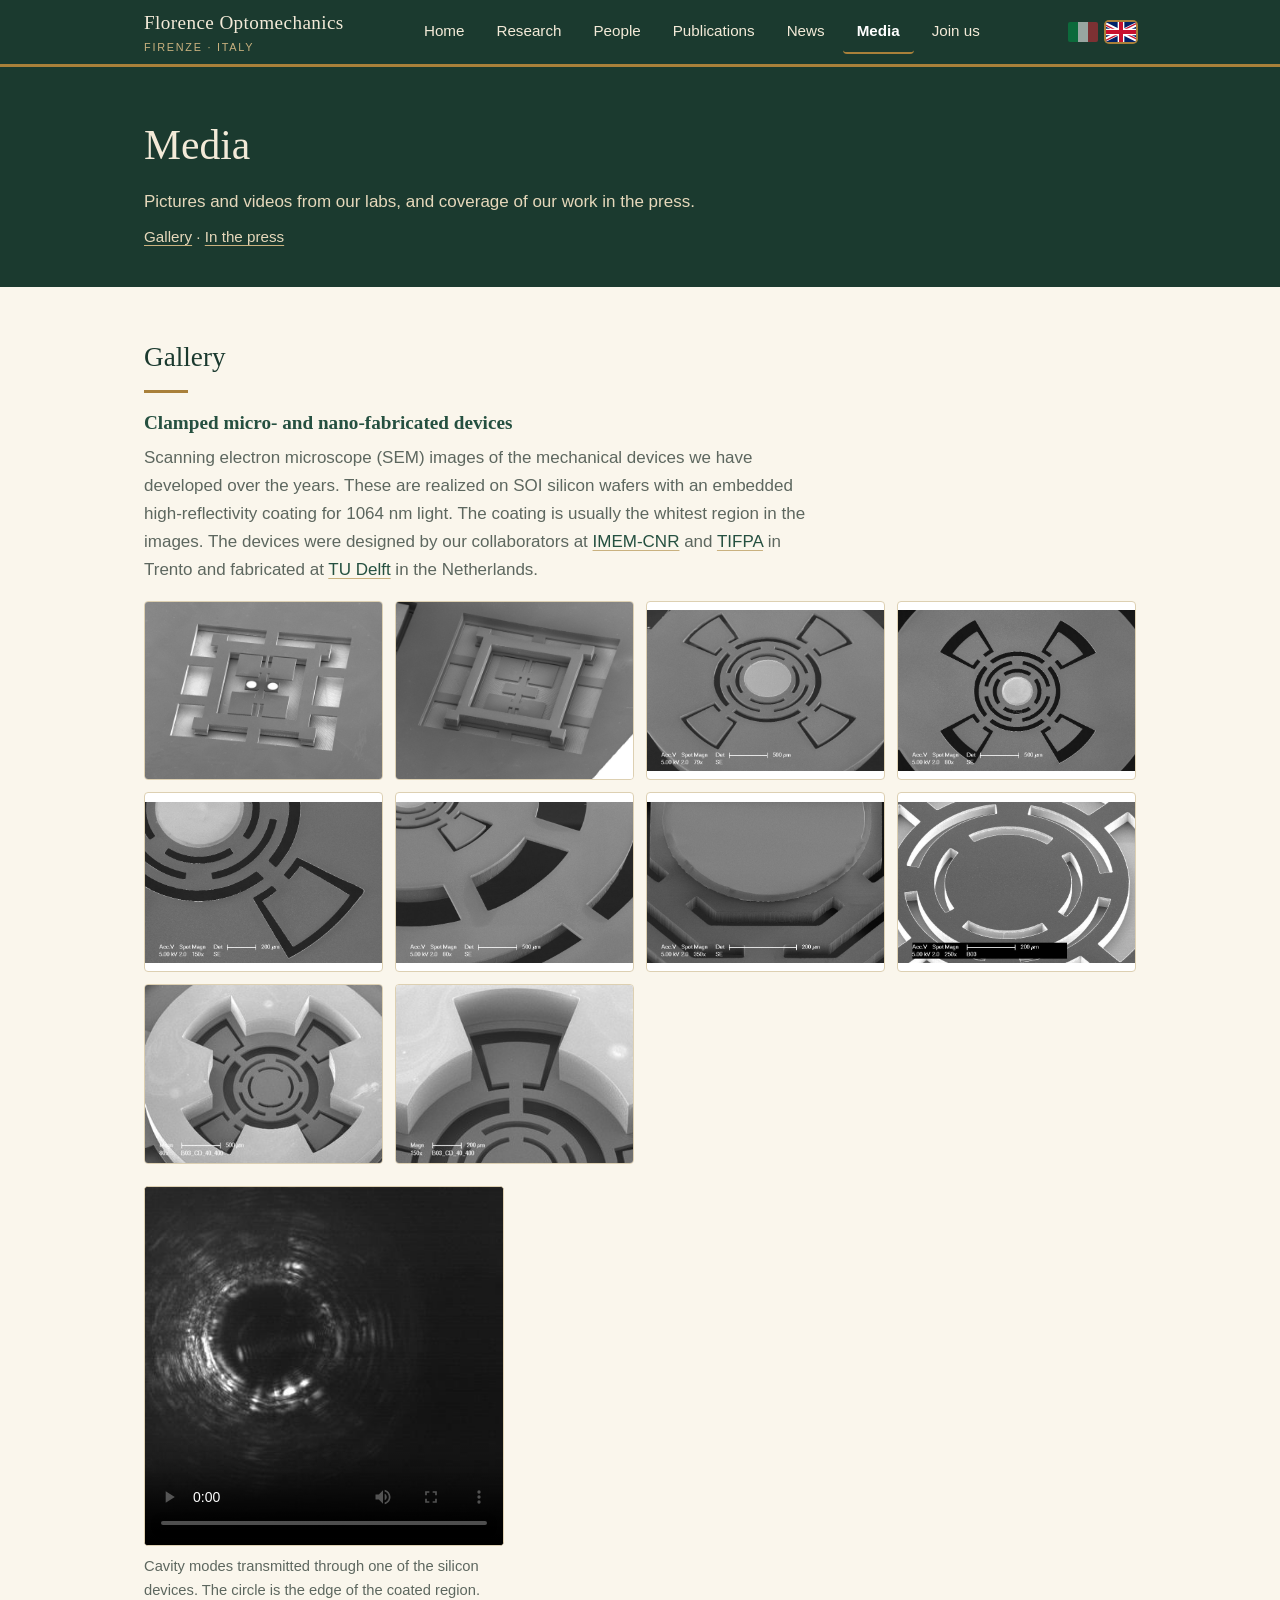
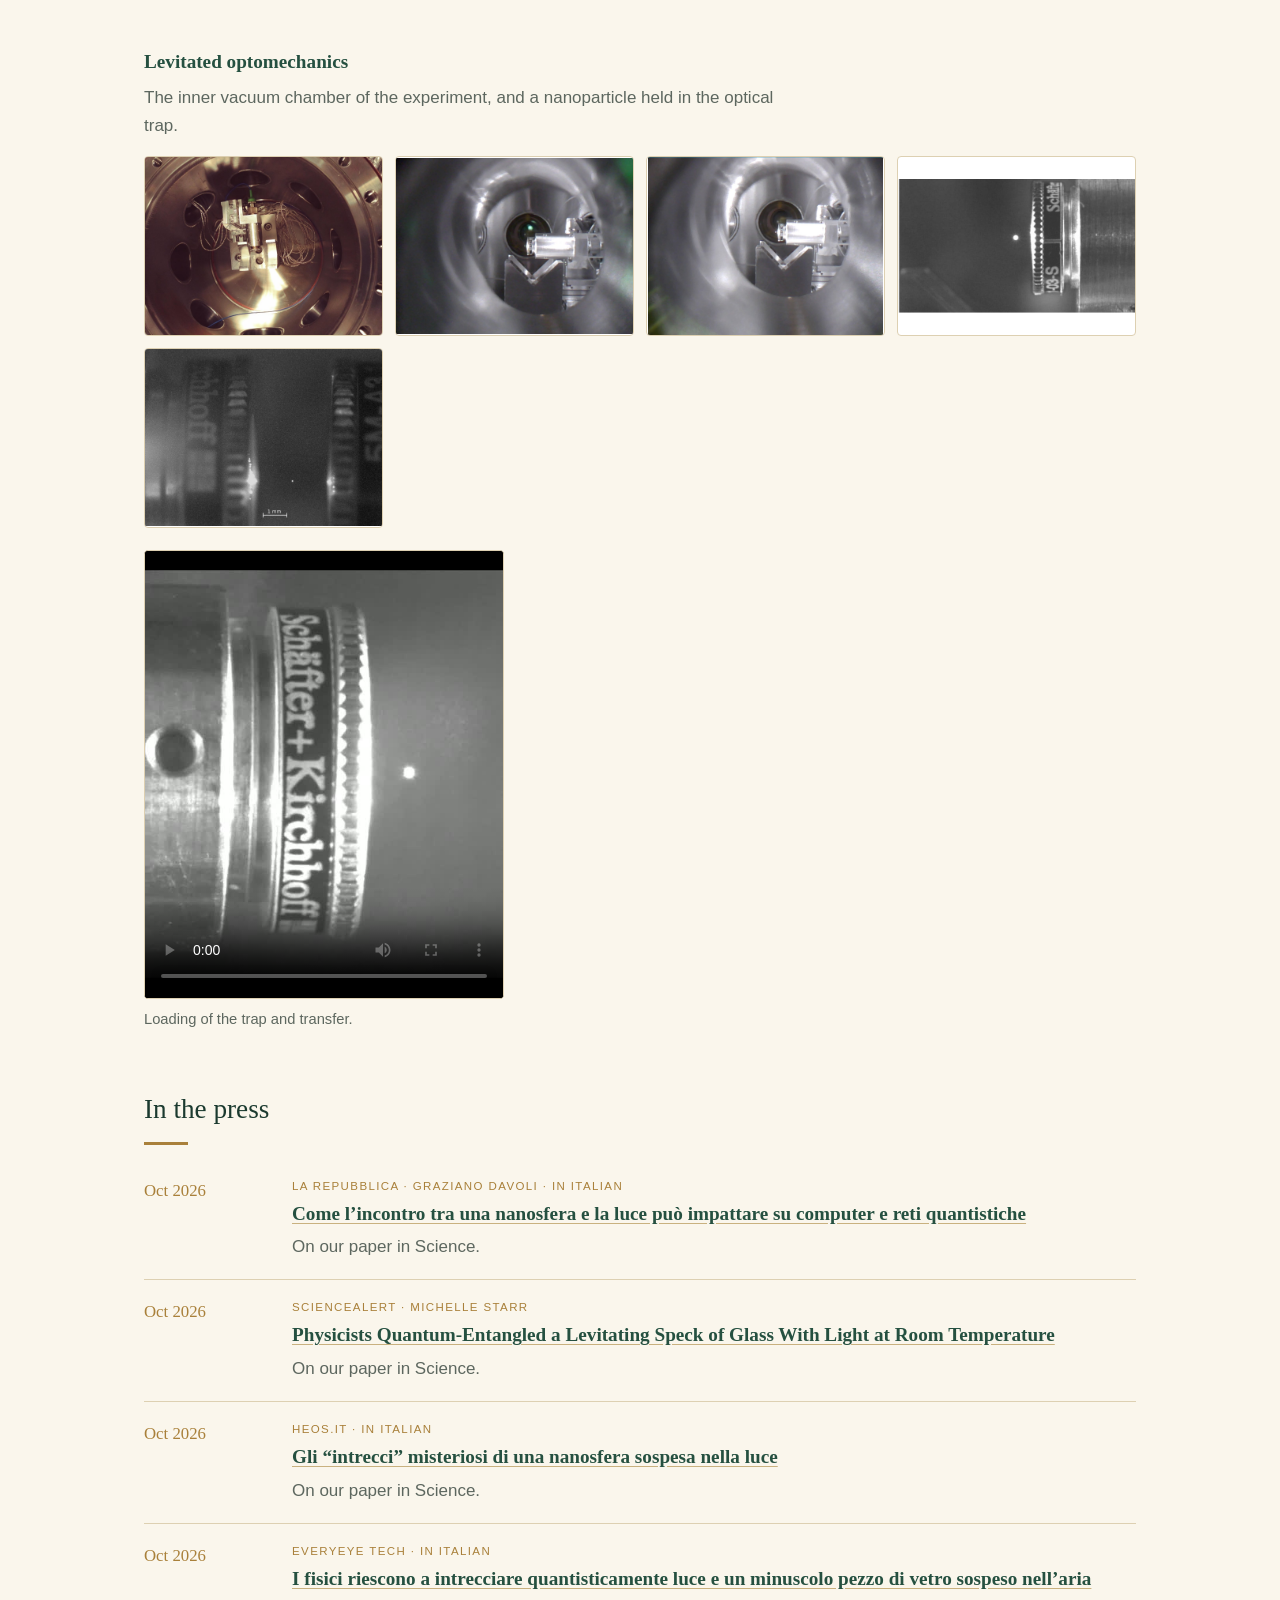
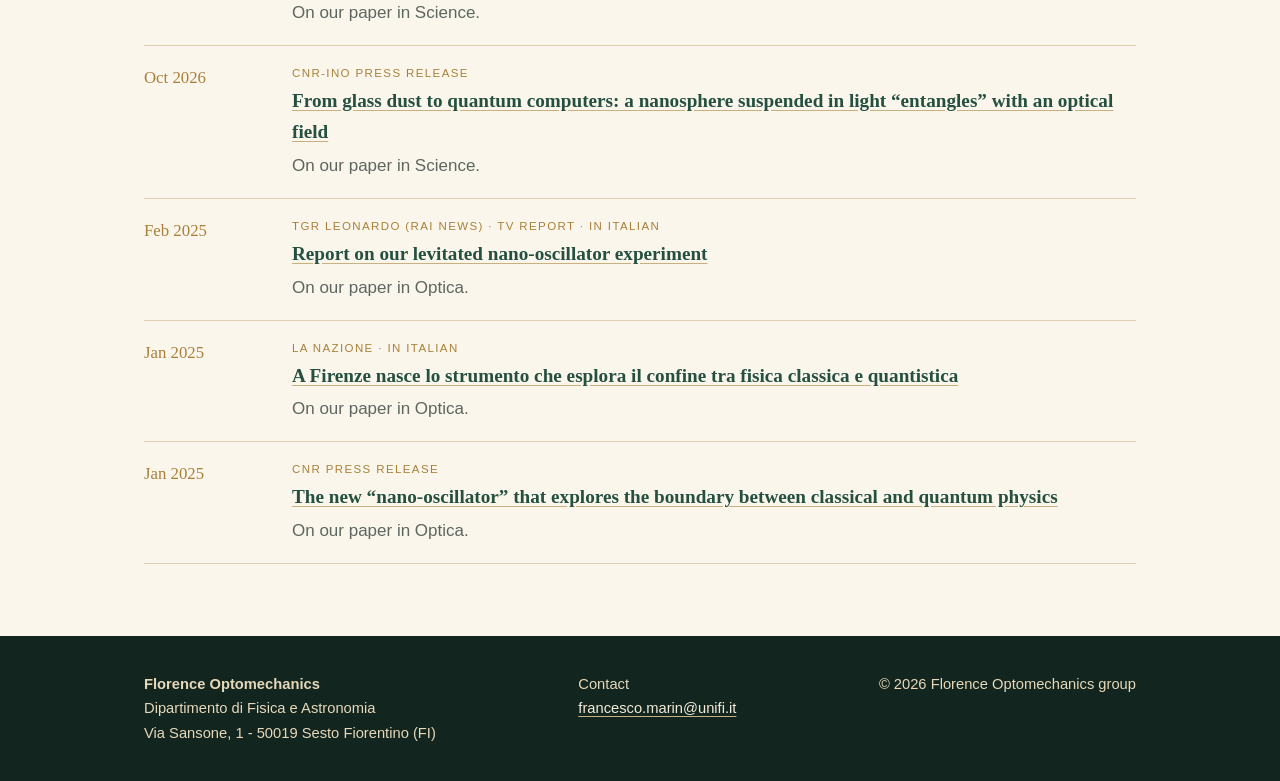
==== media.html @ cf9a8709 "Initial commit" ====
<!doctype html>
<html lang="en">
<head>
<meta charset="utf-8">
<meta name="viewport" content="width=device-width, initial-scale=1">
<title>Media · Florence Optomechanics</title>
<link rel="alternate" hreflang="it" href="it/media.html">
<link rel="stylesheet" href="css/style.css">
</head>
<body>
<header class="site-header">
  <div class="wrap">
    <a class="brand" href="index.html">Florence Optomechanics<small>Firenze · Italy</small></a>
    <button class="menu-btn" aria-expanded="false" aria-controls="site-nav">Menu</button>
    <nav id="site-nav" aria-label="Main">
      <ul>
        <li><a href="index.html">Home</a></li>
        <li><a href="research.html">Research</a></li>
        <li><a href="people.html">People</a></li>
        <li><a href="publications.html">Publications</a></li>
        <li><a href="news.html">News</a></li>
        <li><a href="media.html" aria-current="page">Media</a></li>
        <li><a href="join.html">Join us</a></li>
      </ul>
    </nav>
    <div class="lang" role="group" aria-label="Language">
      <a href="it/media.html" hreflang="it" lang="it" title="Italiano" aria-label="Italiano"><img src="images/flag-it.svg" alt="" width="30" height="20"></a>
      <a href="media.html" hreflang="en" lang="en" title="English" aria-label="English" aria-current="true"><img src="images/flag-gb.svg" alt="" width="30" height="20"></a>
    </div>
  </div>
</header>

<div class="page-title"><div class="wrap">
  <h1>Media</h1>
  <p>Pictures and videos from our labs, and coverage of our work in the press.</p>
  <p class="jump"><a href="#gallery">Gallery</a> · <a href="#press">In the press</a></p>
</div></div>

<main>
  <div class="wrap">
    <section id="gallery">
      <h2>Gallery</h2>

      <div class="gallery-group">
        <h3>Clamped micro- and nano-fabricated devices</h3>
        <p class="group-caption">Scanning electron microscope (SEM) images of the mechanical devices we have developed over the years. These are realized on SOI silicon wafers with an embedded high-reflectivity coating for 1064 nm light. The coating is usually the whitest region in the images. The devices were designed by our collaborators at <a href="https://www.imem.cnr.it/en">IMEM-CNR</a> and <a href="https://www.tifpa.infn.it/">TIFPA</a> in Trento and fabricated at <a href="https://www.tudelft.nl/en/">TU Delft</a> in the Netherlands.</p>
        <div class="photo-grid">
          <a href="images/gallery/clamped_02.jpg"><img src="images/gallery/clamped_02.jpg" alt="SEM image of a square silicon frame structure with a suspended central part carrying two small white coated spots, seen from the front" width="1200" height="900" loading="lazy"></a>
          <a href="images/gallery/clamped_03.jpg"><img src="images/gallery/clamped_03.jpg" alt="SEM image of the same square frame structure seen from the back" width="1200" height="900" loading="lazy"></a>
          <a href="images/gallery/clamped_04.jpg"><img src="images/gallery/clamped_04.jpg" alt="SEM image of a circular oscillator with a white elliptical coated centre surrounded by concentric slotted rings and four fan-shaped openings" width="712" height="484" loading="lazy"></a>
          <a href="images/gallery/clamped_05.jpg"><img src="images/gallery/clamped_05.jpg" alt="SEM image of a similar circular oscillator with concentric slotted rings and four fan-shaped openings" width="712" height="484" loading="lazy"></a>
          <a href="images/gallery/clamped_06.jpg"><img src="images/gallery/clamped_06.jpg" alt="Close-up SEM image of a fan-shaped opening and slotted rings next to the coated central disc" width="712" height="484" loading="lazy"></a>
          <a href="images/gallery/clamped_07.jpg"><img src="images/gallery/clamped_07.jpg" alt="Close-up SEM image of a slot and the raised edge of the supporting ring" width="712" height="484" loading="lazy"></a>
          <a href="images/gallery/clamped_08.jpg"><img src="images/gallery/clamped_08.jpg" alt="Close-up SEM image of the coated central disc and the surrounding supporting structure" width="712" height="484" loading="lazy"></a>
          <a href="images/gallery/clamped_09.jpg"><img src="images/gallery/clamped_09.jpg" alt="SEM image of the slotted rings surrounding the central disc of an oscillator" width="712" height="484" loading="lazy"></a>
          <a href="images/gallery/clamped_10.jpg"><img src="images/gallery/clamped_10.jpg" alt="SEM image of an oscillator mounted inside a thick circular frame, with concentric slotted rings" width="320" height="240" loading="lazy"></a>
          <a href="images/gallery/clamped_11.jpg"><img src="images/gallery/clamped_11.jpg" alt="Close-up SEM image of a fan-shaped opening and slotted rings inside a thick circular frame" width="320" height="240" loading="lazy"></a>
        </div>
        <figure class="video">
          <video controls preload="metadata" poster="images/gallery/cavity_modes_poster.jpg" width="400" height="400">
            <source src="videos/cavity_modes.mp4" type="video/mp4">
            Your browser cannot play this video.
          </video>
          <figcaption>Cavity modes transmitted through one of the silicon devices. The circle is the edge of the coated region.</figcaption>
        </figure>
      </div>

      <div class="gallery-group">
        <h3>Levitated optomechanics</h3>
        <p class="group-caption">The inner vacuum chamber of the experiment, and a nanoparticle held in the optical trap.</p>
        <div class="photo-grid">
          <a href="images/gallery/levitated_01.jpg"><img src="images/gallery/levitated_01.jpg" alt="View from above into the vacuum chamber, showing the trap assembly mounted on a block with thin wires" width="1200" height="900" loading="lazy"></a>
          <a href="images/gallery/levitated_02.jpg"><img src="images/gallery/levitated_02.jpg" alt="View through a tube into the vacuum chamber, showing a lens and its mount" width="1200" height="892" loading="lazy"></a>
          <a href="images/gallery/levitated_03.jpg"><img src="images/gallery/levitated_03.jpg" alt="Second view through the tube into the vacuum chamber, with the lens and mount in a different position" width="1200" height="905" loading="lazy"></a>
          <a href="images/gallery/levitated_04.jpg"><img src="images/gallery/levitated_04.jpg" alt="A trapped nanoparticle, a bright dot, next to the knurled ring of a lens holder" width="1200" height="675" loading="lazy"></a>
          <a href="images/gallery/levitated_06.jpg"><img src="images/gallery/levitated_06.jpg" alt="A trapped nanoparticle, a small bright dot, between two lens holders; scale bar 1 mm" width="1200" height="895" loading="lazy"></a>
        </div>
        <figure class="video">
          <video controls preload="metadata" poster="images/gallery/trap_loading_poster.jpg" width="612" height="764">
            <source src="videos/trap_loading.mp4" type="video/mp4">
            Your browser cannot play this video.
          </video>
          <figcaption>Loading of the trap and transfer.</figcaption>
        </figure>
      </div>
    </section>

    <section id="press">
      <h2>In the press</h2>
      <div class="press-list">
        <div class="news-item">
          <time datetime="2026-10-06">Oct 2026</time>
          <div>
            <p class="outlet">la Repubblica · Graziano Davoli · in Italian</p>
            <h3><a href="https://www.repubblica.it/dossier/economia/innova-italia/2026/10/06/news/come_l_incontro_tra_una_nanosfera_e_la_luce_puo_impattare_su_computer_e_reti_quantistiche-425629108/">Come l’incontro tra una nanosfera e la luce può impattare su computer e reti quantistiche</a></h3>
            <p>On our paper in Science.</p>
          </div>
        </div>
        <div class="news-item">
          <time datetime="2026-10-02">Oct 2026</time>
          <div>
            <p class="outlet">ScienceAlert · Michelle Starr</p>
            <h3><a href="https://www.sciencealert.com/physicists-quantum-entangled-a-levitating-speck-of-glass-with-light-at-room-temperature">Physicists Quantum-Entangled a Levitating Speck of Glass With Light at Room Temperature</a></h3>
            <p>On our paper in Science.</p>
          </div>
        </div>
        <div class="news-item">
          <time datetime="2026-10-01">Oct 2026</time>
          <div>
            <p class="outlet">heos.it · in Italian</p>
            <h3><a href="https://heos.it/2026/10/gli-intrecci-misteriosi-di-una-nanosfera-sospesa-nella-luce/">Gli “intrecci” misteriosi di una nanosfera sospesa nella luce</a></h3>
            <p>On our paper in Science.</p>
          </div>
        </div>
        <div class="news-item">
          <time datetime="2026-10-01">Oct 2026</time>
          <div>
            <p class="outlet">Everyeye Tech · in Italian</p>
            <h3><a href="https://tech.everyeye.it/notizie/fisici-riescono-intrecciare-quantisticamente-luce-minuscolo-pezzo-vetro-sospeso-aria-903883.html">I fisici riescono a intrecciare quantisticamente luce e un minuscolo pezzo di vetro sospeso nell’aria</a></h3>
            <p>On our paper in Science.</p>
          </div>
        </div>
        <div class="news-item">
          <time datetime="2026-10-01">Oct 2026</time>
          <div>
            <p class="outlet">CNR-INO press release</p>
            <h3><a href="https://www.ino.cnr.it/?p=27288">From glass dust to quantum computers: a nanosphere suspended in light “entangles” with an optical field</a></h3>
            <p>On our paper in Science.</p>
          </div>
        </div>
        <div class="news-item">
          <time datetime="2025-02-06">Feb 2025</time>
          <div>
            <p class="outlet">TGR Leonardo (Rai News) · TV report · in Italian</p>
            <h3><a href="https://www.rainews.it/tgr/piemonte/video/2025/02/fisica-quantistica-7cc5fb95-adb0-4eaa-9f31-540c778f2924.html">Report on our levitated nano-oscillator experiment</a></h3>
            <p>On our paper in Optica.</p>
          </div>
        </div>
        <div class="news-item">
          <time datetime="2025-01-29">Jan 2025</time>
          <div>
            <p class="outlet">La Nazione · in Italian</p>
            <h3><a href="https://www.lanazione.it/firenze/cronaca/a-firenze-nasce-lo-strumento-che-esplora-il-confine-tra-fisica-classica-e-quantistica-b22kx14e">A Firenze nasce lo strumento che esplora il confine tra fisica classica e quantistica</a></h3>
            <p>On our paper in Optica.</p>
          </div>
        </div>
        <div class="news-item">
          <time datetime="2025-01-29">Jan 2025</time>
          <div>
            <p class="outlet">CNR press release</p>
            <h3><a href="https://www.cnr.it/en/press-release/13257">The new “nano-oscillator” that explores the boundary between classical and quantum physics</a></h3>
            <p>On our paper in Optica.</p>
          </div>
        </div>
      </div>
    </section>
  </div>
</main>

<footer>
  <div class="wrap cols">
    <div><strong>Florence Optomechanics</strong><br>Dipartimento di Fisica e Astronomia<br>Via Sansone, 1 - 50019 Sesto Fiorentino (FI)</div>
    <div>Contact<br><a href="mailto:francesco.marin@unifi.it">francesco.marin@unifi.it</a></div>
    <div>© 2026 Florence Optomechanics group</div>
  </div>
</footer>
<script src="js/main.js"></script>
</body>
</html>
---- css/style.css ----
/* Florence Optomechanics — deep green + warm sand. No images: typography only. */
:root {
  --green-900: #12261f;
  --green-800: #1b3a2f;
  --green-700: #255040;
  --green-500: #3f7a63;
  --sand-50:  #faf6ec;
  --sand-100: #f3ead8;
  --sand-200: #e6d8bb;
  --sand-400: #c9b17f;
  --gold:     #a9803a;
  --ink:      #1c241f;
  --muted:    #5d675f;
  --line:     #ddd0b2;
  --maxw: 1040px;
  --serif: "Iowan Old Style", "Palatino Linotype", Palatino, Georgia, "Times New Roman", serif;
  --sans: -apple-system, BlinkMacSystemFont, "Segoe UI", Roboto, "Helvetica Neue", Arial, sans-serif;
}

* { box-sizing: border-box; }
html { scroll-behavior: smooth; }
body {
  margin: 0;
  font-family: var(--sans);
  font-size: 17px;
  line-height: 1.65;
  color: var(--ink);
  background: var(--sand-50);
}
a { color: var(--green-700); text-decoration-color: var(--sand-400); text-underline-offset: 3px; }
a:hover { color: var(--green-500); }
.wrap { max-width: var(--maxw); margin: 0 auto; padding: 0 24px; }

/* Header / tabs */
.site-header {
  background: var(--green-800);
  color: var(--sand-100);
  position: sticky; top: 0; z-index: 20;
  border-bottom: 3px solid var(--gold);
}
.site-header .wrap { display: flex; align-items: center; justify-content: space-between; min-height: 64px; gap: 16px; }
.brand { font-family: var(--serif); font-size: 1.2rem; letter-spacing: .02em; color: var(--sand-100); text-decoration: none; white-space: nowrap; }
.brand small { display: block; font-family: var(--sans); font-size: .68rem; letter-spacing: .16em; text-transform: uppercase; color: var(--sand-400); }
nav ul { list-style: none; display: flex; gap: 4px; margin: 0; padding: 0; }
nav a {
  display: block; padding: 8px 14px; color: var(--sand-100); text-decoration: none;
  font-size: .95rem; border-radius: 4px; border-bottom: 2px solid transparent;
}
nav a:hover { background: var(--green-700); color: #fff; }
nav a[aria-current="page"] { border-bottom-color: var(--gold); color: #fff; font-weight: 600; }
.lang { display: flex; gap: 8px; align-items: center; margin-left: 8px; }
.lang a { display: block; line-height: 0; border-radius: 3px; opacity: .55; }
.lang a:hover, .lang a:focus-visible { opacity: 1; }
.lang a[aria-current] { opacity: 1; box-shadow: 0 0 0 2px var(--gold); }
.lang img { display: block; border-radius: 2px; }
.menu-btn { display: none; background: none; border: 1px solid var(--sand-400); color: var(--sand-100); padding: 6px 12px; border-radius: 4px; font: inherit; cursor: pointer; }

/* Hero (pure typography) */
.hero {
  background:
    linear-gradient(90deg, rgba(18,38,31,.92) 0%, rgba(18,38,31,.78) 45%, rgba(18,38,31,.45) 100%),
    var(--green-800) url("../images/hero.jpg") center / cover no-repeat;
  color: var(--sand-100); padding: 110px 0 100px;
}
.hero .eyebrow { text-transform: uppercase; letter-spacing: .2em; font-size: .78rem; color: var(--sand-400); margin: 0 0 18px; }
.hero h1 { font-family: var(--serif); font-weight: 500; font-size: clamp(2rem, 5vw, 3.4rem); line-height: 1.12; margin: 0 0 22px; max-width: 18ch; }
.hero p.lead { font-size: 1.2rem; max-width: 60ch; color: var(--sand-200); margin: 0 0 28px; }
.btn { display: inline-block; padding: 11px 22px; border-radius: 4px; background: var(--gold); color: #fff; text-decoration: none; font-weight: 600; font-size: .95rem; }
.btn:hover { background: #bf9347; color: #fff; }
.btn.ghost { background: transparent; border: 1px solid var(--sand-400); color: var(--sand-100); margin-left: 10px; }
.btn.ghost:hover { background: var(--green-700); }

/* Figures: keep image files in images/ and reference them with <img src="images/...">. */
figure.figure { margin: 28px 0; }
figure.figure img { display: block; max-width: 100%; height: auto; border: 1px solid var(--line); border-radius: 4px; }
figure.figure figcaption { font-size: .9rem; color: var(--muted); margin-top: 8px; }

/* Page title band for inner pages */
.page-title { background: var(--green-800); color: var(--sand-100); padding: 44px 0 38px; }
.page-title h1 { font-family: var(--serif); font-weight: 500; margin: 0; font-size: clamp(1.8rem, 4vw, 2.6rem); }
.page-title p { margin: 8px 0 0; color: var(--sand-200); max-width: 62ch; }

/* Content */
main { padding: 48px 0 72px; }
section + section { margin-top: 56px; }
h2 { font-family: var(--serif); font-weight: 500; font-size: 1.7rem; color: var(--green-800); margin: 0 0 14px; }
h2::after { content: ""; display: block; width: 44px; height: 3px; background: var(--gold); margin-top: 10px; }
h3 { font-family: var(--serif); font-weight: 600; font-size: 1.2rem; color: var(--green-700); margin: 26px 0 6px; }
.hero .todo { color: var(--ink); }
.todo { background: #fff3cf; border-left: 4px solid var(--gold); padding: 2px 8px; border-radius: 2px; font-size: .92em; }

.grid { display: grid; gap: 22px; grid-template-columns: repeat(auto-fill, minmax(280px, 1fr)); }
.card { background: #fff; border: 1px solid var(--line); border-top: 4px solid var(--green-700); border-radius: 4px; padding: 22px 22px 20px; }
.card h3 { margin-top: 0; }
.card p { margin: 0; color: var(--muted); font-size: .98rem; }
.orcid { display: inline-block; vertical-align: middle; margin-left: 6px; line-height: 0; }
.orcid img { display: block; }
.headshot { display: block; width: calc(100% + 44px); max-width: none; height: auto; aspect-ratio: 4 / 5; object-fit: cover; object-position: top; margin: -22px -22px 18px; border-bottom: 1px solid var(--line); }
.card .role { font-size: .85rem; color: var(--gold); text-transform: uppercase; letter-spacing: .1em; margin: 0 0 4px; }
.card p.affil { color: var(--ink); font-size: .98rem; }
.card p.honorary { margin-top: 6px; font-size: .9rem; color: var(--ink); }
.card p.honorary .label { display: block; font-size: .72rem; letter-spacing: .12em; text-transform: uppercase; color: var(--gold); margin-bottom: 1px; }
.card p.assoc { margin-top: 6px; font-size: .9rem; }
.card p.assoc .label { display: block; font-size: .72rem; letter-spacing: .12em; text-transform: uppercase; color: var(--gold); margin-bottom: 1px; }
.card .topic { margin-top: 8px; }
.card p.more { margin-top: 10px; font-size: .92rem; }

.band { background: var(--sand-100); border-top: 1px solid var(--line); border-bottom: 1px solid var(--line); padding: 44px 0; margin-top: 56px; }

/* Previous members (compact list) */
.prev-list { list-style: none; margin: 0; padding: 0; }
.prev-list li { padding: 12px 0; border-bottom: 1px solid var(--line); display: flex; flex-wrap: wrap; align-items: center; gap: 4px 18px; }
.prev-name { font-family: var(--serif); font-weight: 600; font-size: 1.1rem; color: var(--green-800); }
.prev-role { color: var(--muted); font-size: .95rem; }
.prev-now { color: var(--green-700); font-size: .95rem; flex-basis: 100%; }

/* Research accordion-style blocks */
.topic-block { border-left: 4px solid var(--green-700); padding: 4px 0 4px 22px; margin: 0 0 34px; }
.topic-block h3 { margin-top: 0; font-size: 1.35rem; }
.topic-head.has-thumb { display: flex; gap: 22px; align-items: flex-start; }
.topic-head.has-thumb > div { flex: 1; min-width: 0; }
.topic-thumb { display: block; flex: none; width: 170px; height: auto; border: 1px solid var(--line); border-radius: 4px; background: #fff; margin-top: 4px; }
.project { margin: 24px 0 0; padding-top: 18px; border-top: 1px dashed var(--line); }
.project h4 { font-family: var(--serif); font-weight: 600; font-size: 1.15rem; color: var(--green-800); margin: 0 0 2px; display: flex; flex-wrap: wrap; align-items: baseline; gap: 2px 12px; }
.project p { margin: 0 0 8px; }
.project .subtitle { font-style: italic; color: var(--muted); }
.status { font-family: var(--sans); font-size: .72rem; letter-spacing: .12em; text-transform: uppercase; font-weight: 600; color: var(--gold); }
.status.ended { color: var(--muted); }
.collab { margin-top: 10px; font-size: .92rem; color: var(--muted); }
.collab .label { display: block; font-size: .72rem; letter-spacing: .12em; text-transform: uppercase; color: var(--gold); margin-bottom: 2px; }
.collab p { margin: 0 0 6px; }
.tags { display: flex; flex-wrap: wrap; gap: 8px; margin-top: 10px; }
.tag { font-size: .78rem; letter-spacing: .04em; background: var(--sand-100); border: 1px solid var(--sand-200); color: var(--green-800); padding: 2px 10px; border-radius: 999px; }

/* Publications */
.filters { display: flex; flex-wrap: wrap; gap: 10px; align-items: center; margin-bottom: 26px; }
.filters input[type="search"] { flex: 1 1 240px; padding: 10px 12px; border: 1px solid var(--sand-400); border-radius: 4px; font: inherit; background: #fff; }
.filters select { padding: 10px 12px; border: 1px solid var(--sand-400); border-radius: 4px; font: inherit; background: #fff; color: var(--green-800); cursor: pointer; }
.filters button { padding: 8px 14px; border: 1px solid var(--sand-400); background: #fff; border-radius: 999px; font: inherit; font-size: .88rem; cursor: pointer; color: var(--green-800); }
.filters button[aria-pressed="true"] { background: var(--green-800); color: var(--sand-100); border-color: var(--green-800); }
.year { font-family: var(--serif); font-size: 1.5rem; color: var(--green-800); margin: 34px 0 8px; padding-bottom: 4px; border-bottom: 1px solid var(--line); }
.pub { padding: 12px 0; border-bottom: 1px dashed var(--line); }
.pub .t { font-weight: 600; color: var(--ink); }
.pub .a { color: var(--muted); font-size: .95rem; }
.pub .j { font-style: italic; font-size: .95rem; }
.pub .l { font-size: .88rem; }
.pub .l a { margin-right: 12px; }
.count { color: var(--muted); font-size: .9rem; }

/* News */
.news-item { display: grid; grid-template-columns: 130px 1fr; gap: 18px; padding: 18px 0; border-bottom: 1px solid var(--line); }
.news-item time { font-family: var(--serif); color: var(--gold); font-size: 1.05rem; }
.news-item h3 { margin: 0 0 4px; }
.news-item p { margin: 0; color: var(--muted); }
.news-body.has-thumb { display: flex; gap: 20px; align-items: flex-start; }
.news-thumb { display: block; flex: none; width: 140px; height: auto; border: 1px solid var(--line); border-radius: 4px; }

/* Photo row (Join us) */
.photo-row { display: flex; gap: 16px; margin-top: 28px; }
.photo-row img { flex: 1 1 0; min-width: 0; max-width: 300px; aspect-ratio: 4 / 5; object-fit: cover; height: auto; border: 1px solid var(--line); border-radius: 4px; }

/* Media */
.jump { font-size: .95rem; }
.jump a { color: var(--sand-200); }
.gallery-group { margin: 0 0 44px; }
.gallery-group h3 { margin-top: 0; }
.group-caption { color: var(--muted); max-width: 70ch; margin: 0 0 16px; }
.photo-grid { display: grid; grid-template-columns: repeat(auto-fill, minmax(210px, 1fr)); gap: 12px; }
.photo-grid a { display: block; background: #fff; border: 1px solid var(--line); border-radius: 4px; overflow: hidden; }
.photo-grid img { display: block; width: 100%; height: auto; aspect-ratio: 4 / 3; object-fit: contain; }
figure.video { margin: 22px 0 0; max-width: 360px; }
figure.video video { display: block; max-width: 100%; height: auto; border: 1px solid var(--line); border-radius: 4px; background: #000; }
figure.video figcaption { font-size: .92rem; color: var(--muted); margin-top: 8px; max-width: 70ch; }
.outlet { font-size: .72rem; letter-spacing: .12em; text-transform: uppercase; color: var(--gold) !important; margin: 0 0 2px !important; }

/* Footer */
footer { background: var(--green-900); color: var(--sand-200); padding: 36px 0; font-size: .92rem; }
footer a { color: var(--sand-100); }
footer .cols { display: flex; flex-wrap: wrap; gap: 28px; justify-content: space-between; }

/* Responsive */
@media (max-width: 760px) {
  .menu-btn { display: block; order: 3; }
  .lang { order: 2; margin-left: auto; }
  nav { display: none; position: absolute; top: 64px; left: 0; right: 0; background: var(--green-800); border-bottom: 3px solid var(--gold); padding: 8px 16px 14px; }
  nav.open { display: block; }
  nav ul { flex-direction: column; }
  .news-item { grid-template-columns: 1fr; gap: 4px; }
  .btn.ghost { margin: 12px 0 0; }
  .hero { padding: 64px 0;
    background:
      linear-gradient(180deg, rgba(18,38,31,.85) 0%, rgba(18,38,31,.7) 100%),
      var(--green-800) url("../images/hero-mobile.jpg") center / cover no-repeat; }
}

/* Narrow phones: stack the news thumbnail above the text */
@media (max-width: 480px) {
  .site-header .wrap { gap: 10px; }
  .brand { font-size: 1.05rem; letter-spacing: 0; }
  .lang { gap: 6px; }
  .news-body.has-thumb { flex-direction: column; gap: 12px; }
  .news-thumb { width: 160px; }
  .topic-head.has-thumb { flex-direction: column; gap: 12px; }
  .topic-thumb { width: 170px; }
}

/* Very small phones: shrink header items so brand, flags and Menu fit */
@media (max-width: 360px) {
  .site-header .wrap { padding: 0 14px; gap: 8px; }
  .brand { font-size: .95rem; }
  .brand small { letter-spacing: .1em; }
  .lang { gap: 5px; }
  .lang img { width: 24px; height: 16px; }
  .menu-btn { padding: 6px 9px; }
}

/* Institution logos (Home) */
.institutions { background: #fff; border-top: 1px solid var(--line); padding: 32px 0 36px; margin: 0 0 -72px; }
.institutions h2::after { display: none; }
.institutions h2 { font-size: 1rem; letter-spacing: .08em; text-transform: uppercase; color: var(--muted); margin: 0 0 20px; text-align: center; }
.logos { list-style: none; margin: 0; padding: 0; display: flex; flex-wrap: wrap; justify-content: center; align-items: center; gap: 24px 48px; }
.logos img { display: block; height: 56px; width: auto; }
.logos img[alt="CNR-INO"] { height: 44px; }
.logos a { display: block; opacity: .9; }
.logos a:hover { opacity: 1; }
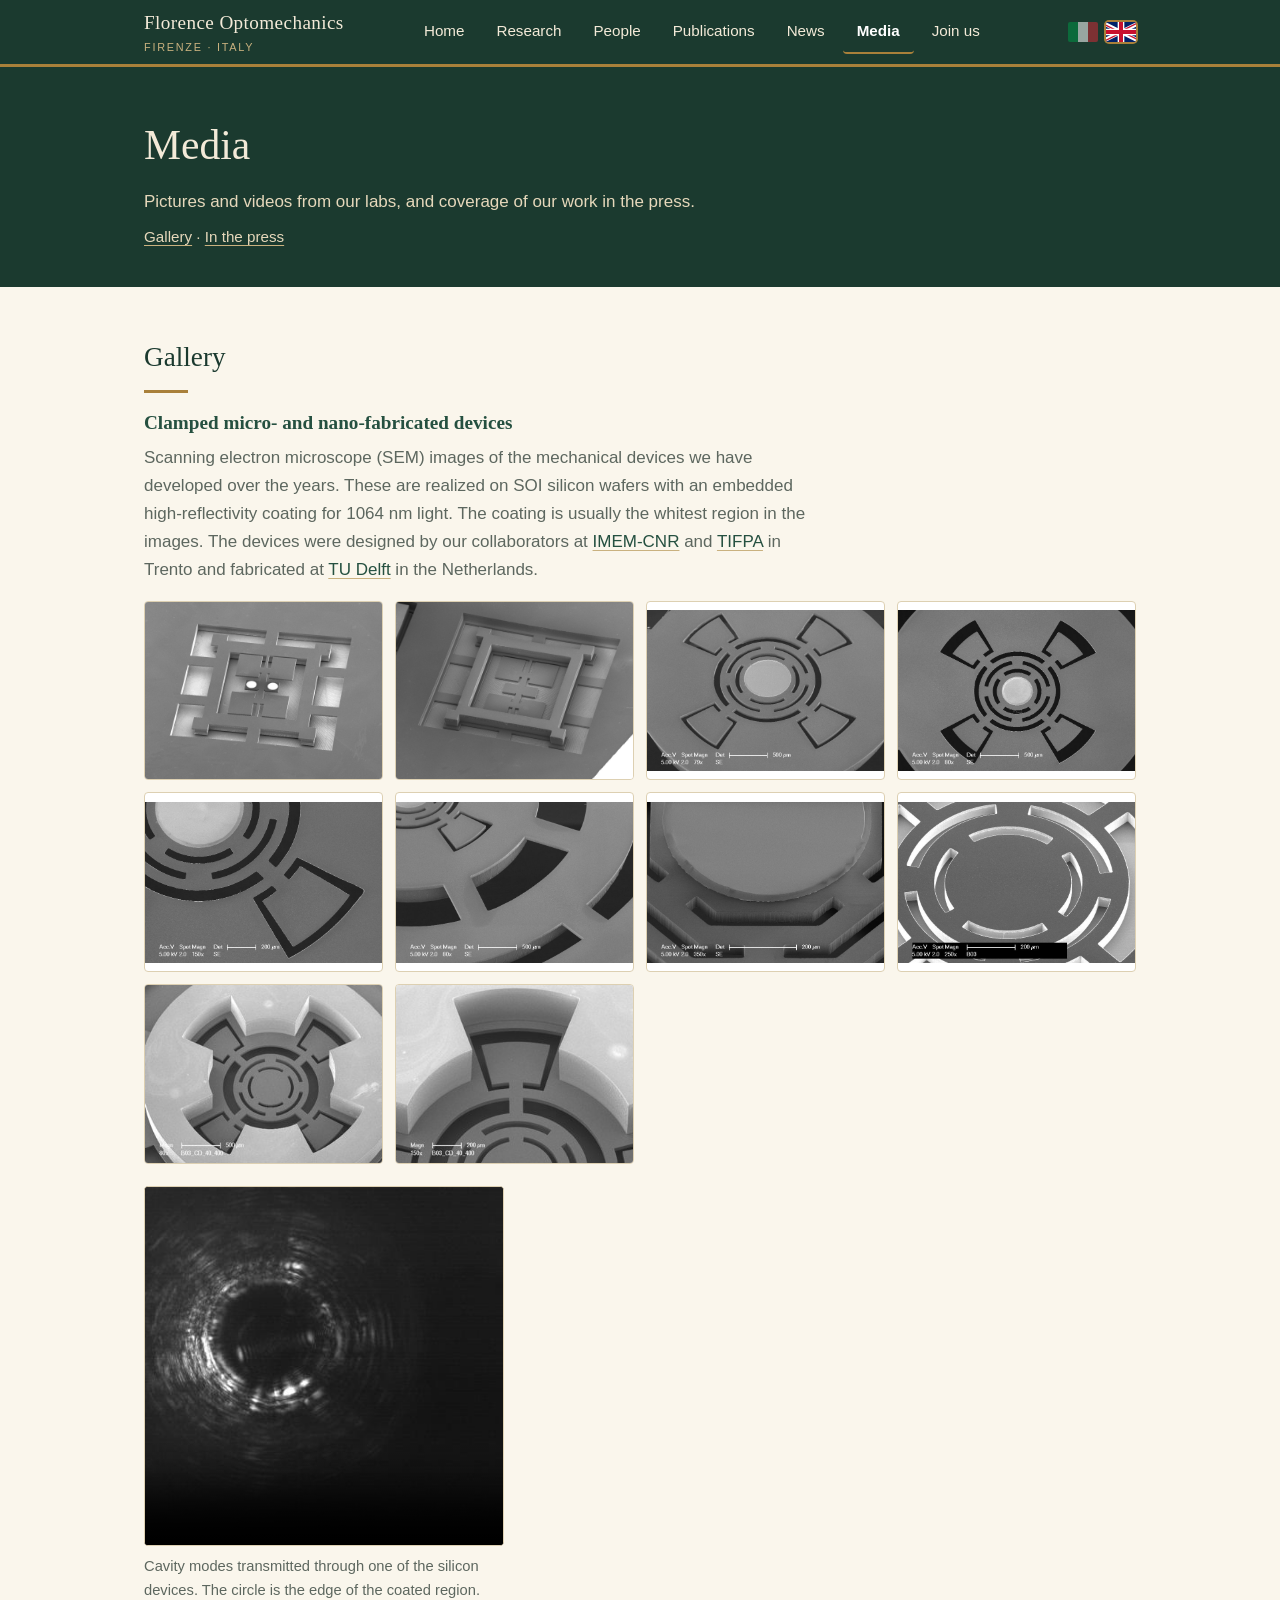
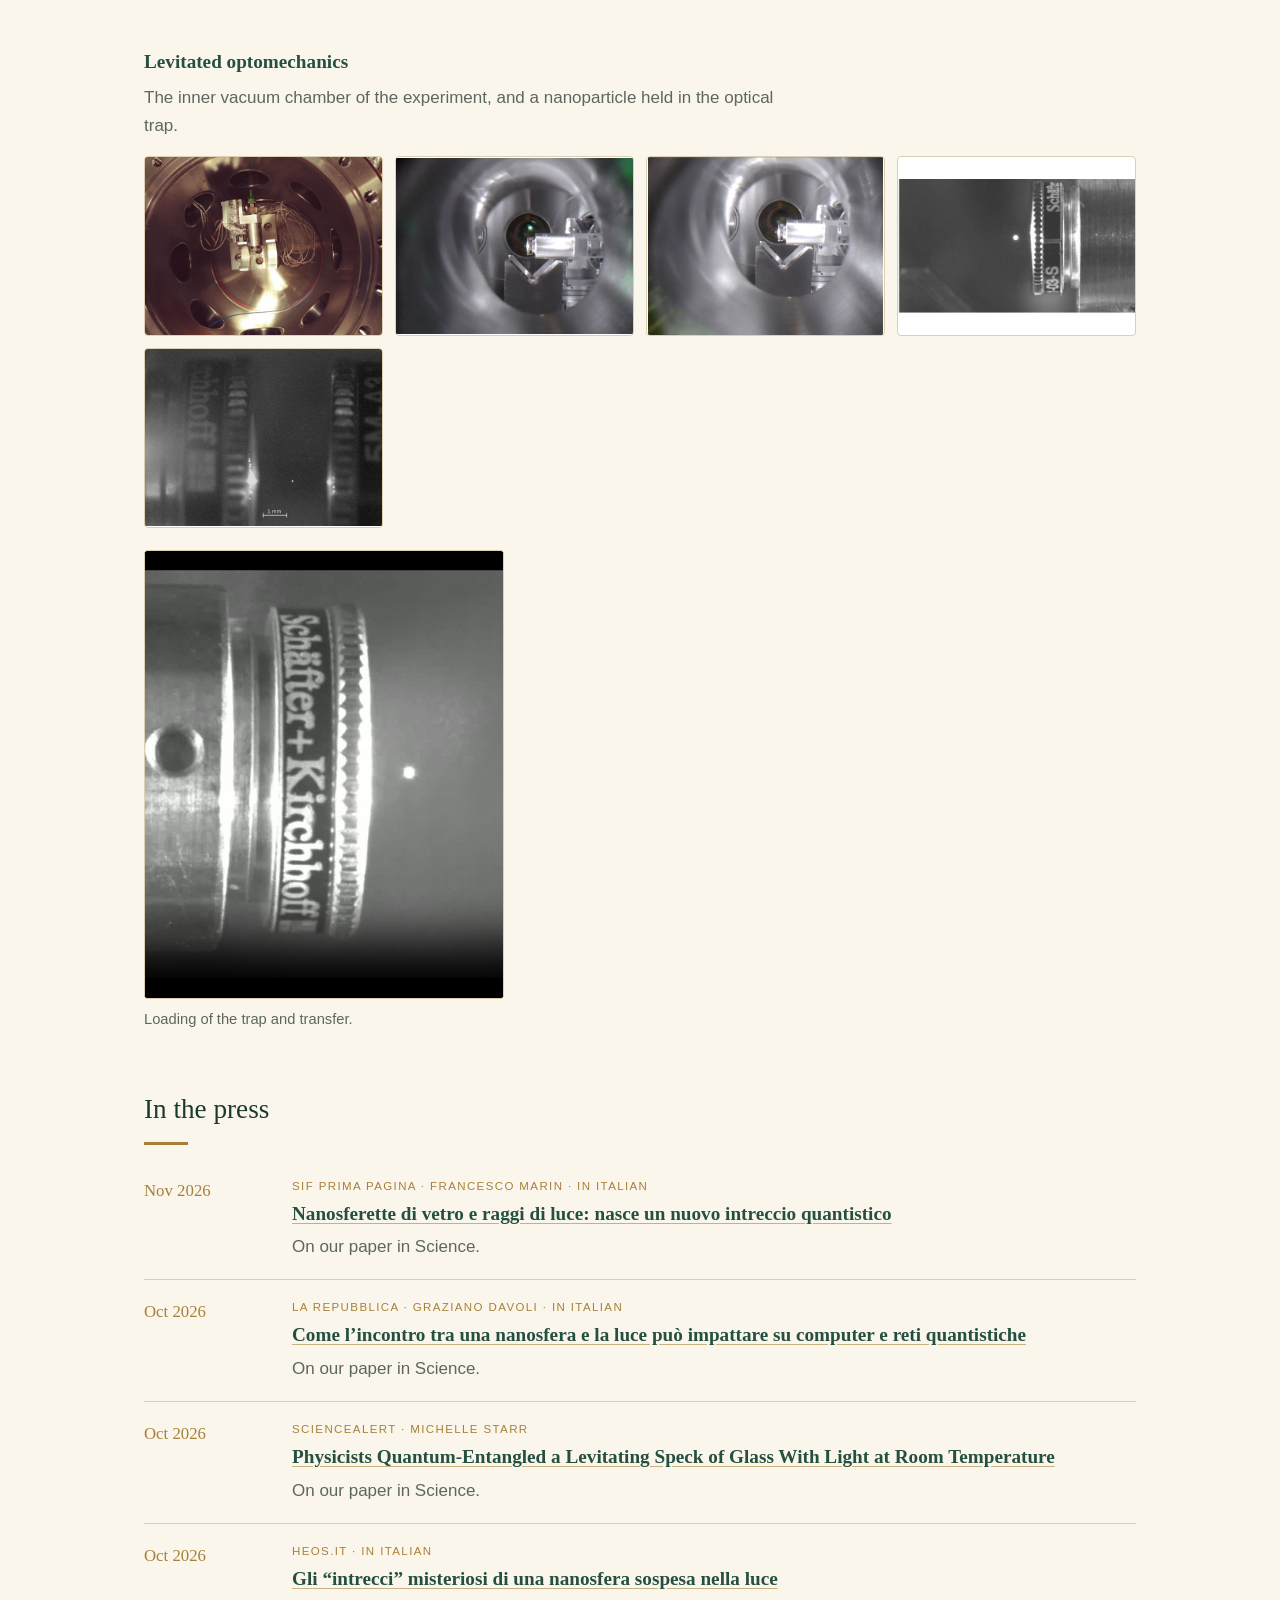
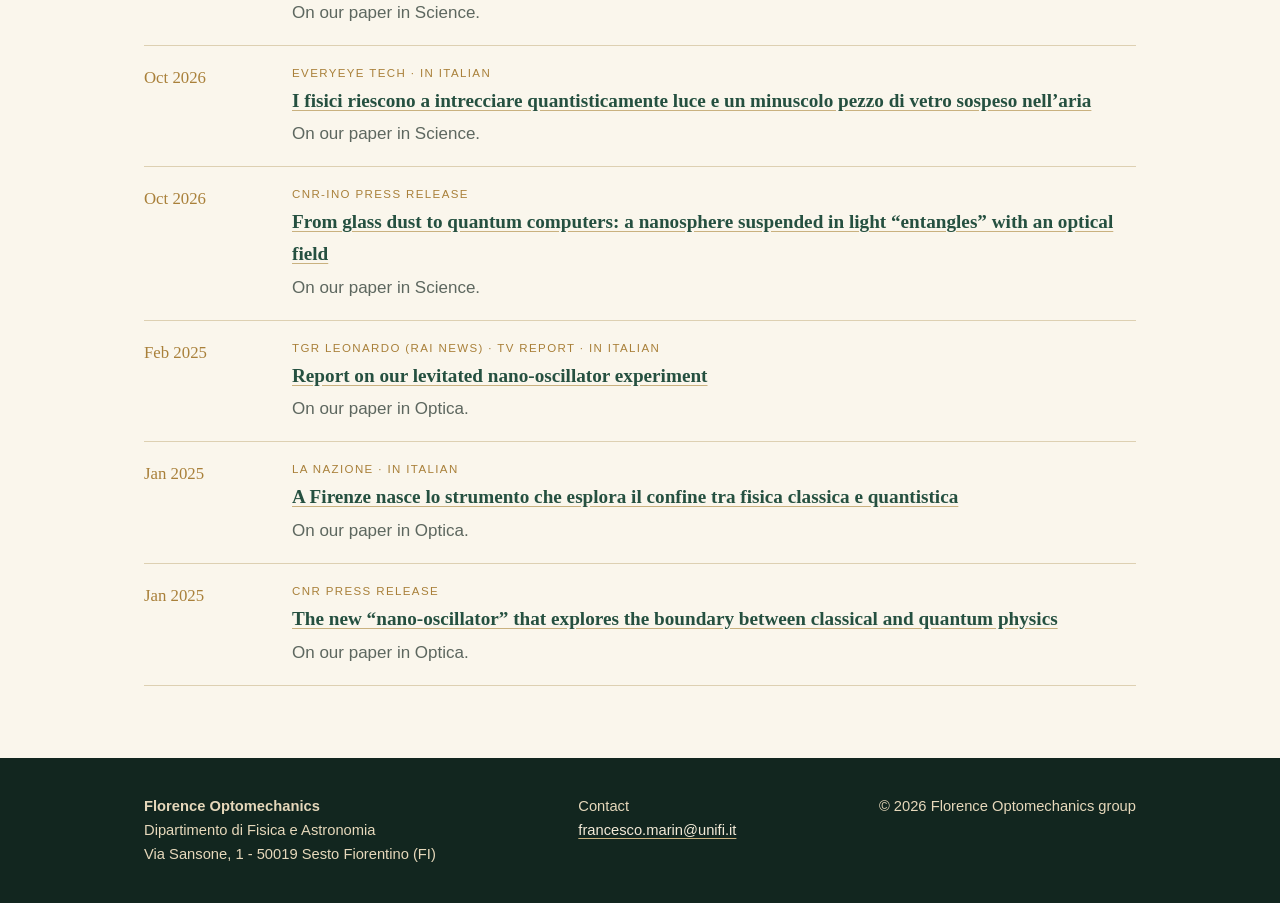
==== commit 6305c8f2: "added media entry" ====
--- a/media.html
+++ b/media.html
@@ -89,6 +89,14 @@
       <h2>In the press</h2>
       <div class="press-list">
         <div class="news-item">
+          <time datetime="2026-11-27">Nov 2026</time>
+          <div>
+            <p class="outlet">SIF Prima Pagina · Francesco Marin · in Italian</p>
+            <h3><a href="https://www.primapagina.sif.it/article/2240/nanosferette-di-vetro-e-raggi-di-luce-nasce-un-nuovo-intreccio">Nanosferette di vetro e raggi di luce: nasce un nuovo intreccio quantistico</a></h3>
+            <p>On our paper in Science.</p>
+          </div>
+        </div>
+        <div class="news-item">
           <time datetime="2026-10-06">Oct 2026</time>
           <div>
             <p class="outlet">la Repubblica · Graziano Davoli · in Italian</p>
